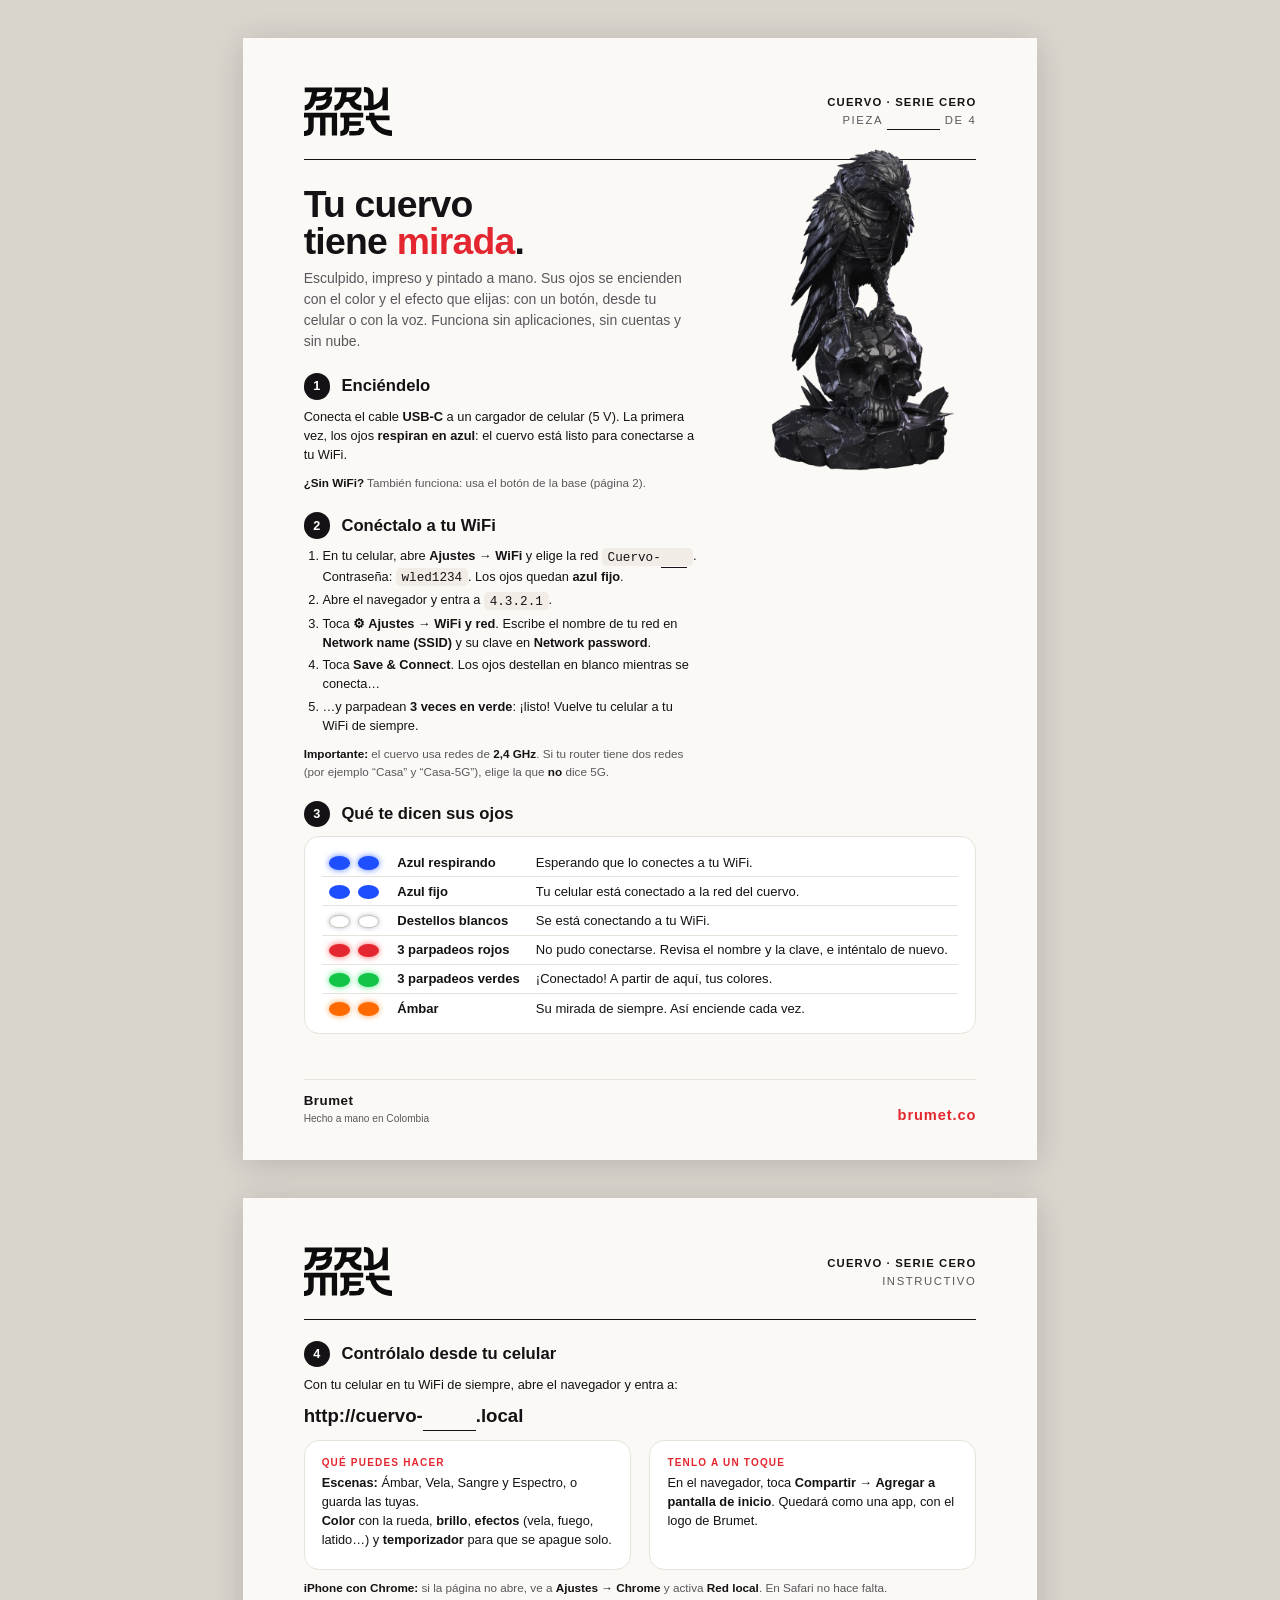
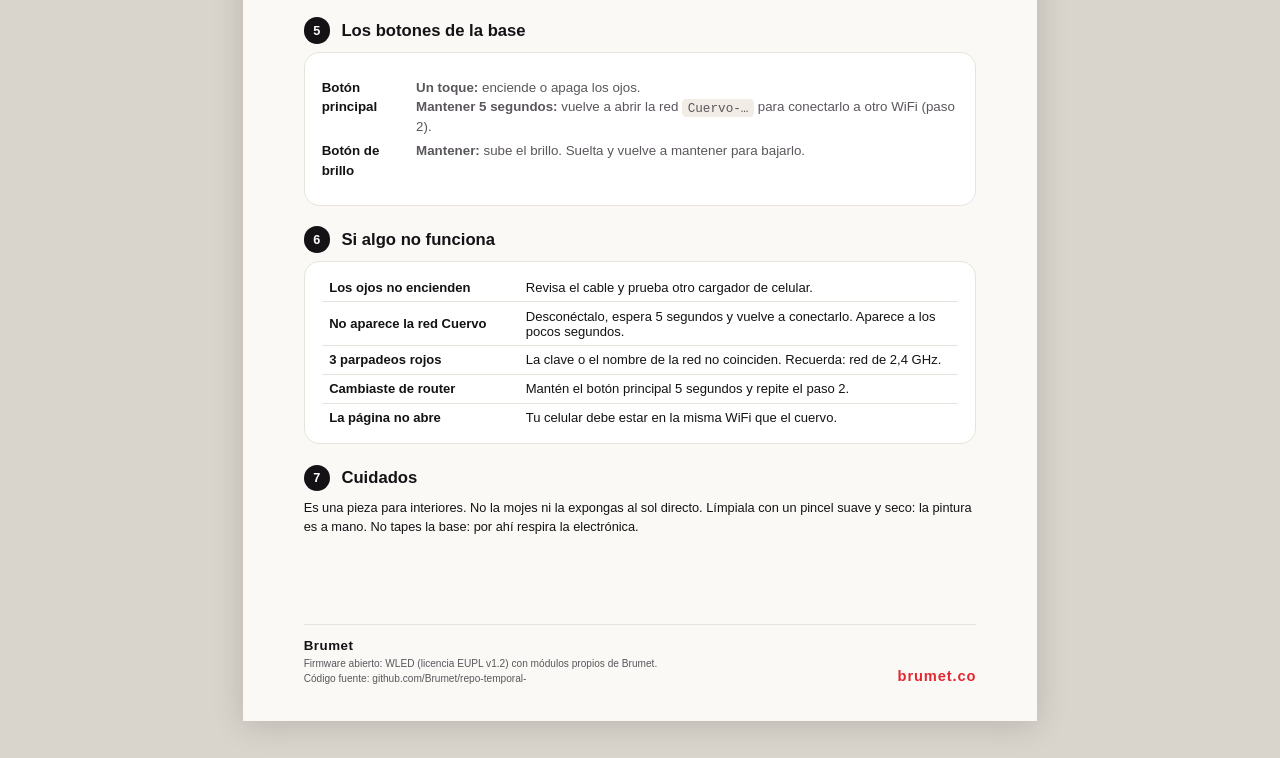
==== docs/instructivo/instructivo.html @ 5428c867 "Firmware propio con avisos en los ojos, pruebas e instructivo - usermods/Cuervo_Estado: los ojos avi" ====
<!doctype html>
<html lang="es">
<head>
<meta charset="utf-8">
<title>Cuervo · Instructivo</title>
<style>
  @page { size: A4; margin: 0; }
  :root { --tx:#141214; --tx2:#5b565c; --line:#e7e2dc; --red:#e3262f; --paper:#fbf9f6; }
  * { box-sizing: border-box; }
  html, body { margin: 0; background: #d9d4cc; color: var(--tx);
    font-family: "Segoe UI Variable", "Segoe UI", -apple-system, "Helvetica Neue", Arial, sans-serif;
    -webkit-print-color-adjust: exact; print-color-adjust: exact; }
  .page { width: 210mm; height: 297mm; margin: 10mm auto; background: var(--paper); position: relative;
    padding: 13mm 16mm 26mm; overflow: hidden; page-break-after: always; box-shadow: 0 4px 30px rgba(0,0,0,.15); }
  @media print { html, body { background: none; } .page { margin: 0; box-shadow: none; } }
  .top { display: flex; justify-content: space-between; align-items: center; padding-bottom: 6mm; border-bottom: 1.2px solid var(--tx); }
  .top img { height: 13mm; }
  .top .serie { text-align: right; font-size: 8.5pt; letter-spacing: .14em; text-transform: uppercase; color: var(--tx2); line-height: 1.6; }
  .top .serie b { color: var(--tx); letter-spacing: .1em; }
  .num { display: inline-block; min-width: 14mm; border-bottom: 1px solid var(--tx); text-align: center; color: var(--tx); }
  h1 { font-size: 28pt; font-weight: 700; letter-spacing: -.02em; margin: 7mm 0 2mm; line-height: 1; }
  h1 span { color: var(--red); }
  .lead { font-size: 10.5pt; line-height: 1.5; color: var(--tx2); max-width: 105mm; margin: 0; }
  .hero { position: absolute; right: 10mm; top: 27mm; width: 72mm; opacity: .96; }
  h2 { font-size: 12.5pt; margin: 0 0 2.2mm; display: flex; align-items: center; gap: 3mm; }
  h2 i { font-style: normal; width: 7mm; height: 7mm; border-radius: 50%; background: var(--tx); color: #fff;
    font-size: 9.5pt; display: grid; place-items: center; flex: none; }
  section { margin-top: 5.5mm; }
  p, li { font-size: 9.6pt; line-height: 1.48; }
  p { margin: 0 0 2mm; }
  ol { margin: 0; padding-left: 5mm; }
  li { margin-bottom: 1mm; }
  li b, p b { font-weight: 650; }
  .box { background: #fff; border: 1px solid var(--line); border-radius: 4mm; padding: 3mm 4.5mm; }
  .note { font-size: 8.8pt; color: var(--tx2); margin-top: 2.5mm; }
  .note b { color: var(--tx); }
  code { font-family: "Cascadia Mono", Consolas, monospace; font-size: 9.5pt; background: #f1ece6; padding: .4mm 1.5mm; border-radius: 1.2mm; }
  .wide { width: 105mm; }
  table.ojos { width: 100%; border-collapse: collapse; }
  table.ojos td { padding: 1.7mm 2mm; border-bottom: 1px solid var(--line); font-size: 9.8pt; vertical-align: middle; }
  table.ojos tr:last-child td { border-bottom: 0; }
  .eye { display: inline-flex; gap: 2.2mm; vertical-align: middle; }
  .eye span { width: 5.5mm; height: 3.6mm; border-radius: 50%; display: inline-block; }
  .b span { background: #1d4fff; box-shadow: 0 0 6px #4d78ff; }
  .bf span { background: #1d4fff; }
  .w span { background: #fff; border: 1px solid #c8c2bb; box-shadow: 0 0 5px #bbb; }
  .r span { background: #e3262f; box-shadow: 0 0 6px #ff5a5a; }
  .g span { background: #12c447; box-shadow: 0 0 6px #4be37a; }
  .a span { background: #ff6a00; box-shadow: 0 0 6px #ff9a4a; }
  .eyecol { width: 18mm; }
  .what { font-weight: 650; }
  .grid2 { display: grid; grid-template-columns: 1fr 1fr; gap: 5mm; }
  .foot { position: absolute; left: 16mm; right: 16mm; bottom: 9mm; display: flex; justify-content: space-between;
    align-items: flex-end; font-size: 7.6pt; color: var(--tx2); border-top: 1px solid var(--line); padding-top: 3mm; line-height: 1.5; }
  .foot b { color: var(--tx); font-size: 10pt; letter-spacing: .04em; }
  .foot .web { color: var(--red); font-weight: 700; font-size: 11pt; letter-spacing: .06em; }
  .tag { display: inline-block; font-size: 7.5pt; letter-spacing: .12em; text-transform: uppercase; color: var(--red); font-weight: 700; margin-bottom: 1.5mm; }
  .btn { display: grid; grid-template-columns: 22mm 1fr; gap: 1.2mm 3mm; font-size: 10pt; line-height: 1.45; }
  .btn dt { font-weight: 650; }
  .btn dd { margin: 0; color: var(--tx2); }
</style>
</head>
<body>

<!-- ——— Página 1 ——— -->
<div class="page">
  <div class="top">
    <img src="brumet-negro.svg" alt="Brumet">
    <div class="serie"><b>Cuervo · Serie Cero</b><br>Pieza <span class="num">&nbsp;</span> de 4</div>
  </div>

  <img class="hero" src="cuervo.png" alt="">

  <h1>Tu cuervo<br>tiene <span>mirada</span>.</h1>
  <p class="lead">Esculpido, impreso y pintado a mano. Sus ojos se encienden con el color y el efecto que elijas:
    con un botón, desde tu celular o con la voz. Funciona sin aplicaciones, sin cuentas y sin nube.</p>

  <section class="wide">
    <h2><i>1</i>Enciéndelo</h2>
    <p>Conecta el cable <b>USB-C</b> a un cargador de celular (5 V). La primera vez, los ojos
      <b>respiran en azul</b>: el cuervo está listo para conectarse a tu WiFi.</p>
    <p class="note"><b>¿Sin WiFi?</b> También funciona: usa el botón de la base (página 2).</p>
  </section>

  <section class="wide">
    <h2><i>2</i>Conéctalo a tu WiFi</h2>
    <ol>
      <li>En tu celular, abre <b>Ajustes → WiFi</b> y elige la red <code>Cuervo-<span class="num" style="min-width:7mm">&nbsp;</span></code>.
        Contraseña: <code>wled1234</code>. Los ojos quedan <b>azul fijo</b>.</li>
      <li>Abre el navegador y entra a <code>4.3.2.1</code>.</li>
      <li>Toca <b>⚙ Ajustes → WiFi y red</b>. Escribe el nombre de tu red en <b>Network name (SSID)</b>
        y su clave en <b>Network password</b>.</li>
      <li>Toca <b>Save &amp; Connect</b>. Los ojos destellan en blanco mientras se conecta…</li>
      <li>…y parpadean <b>3 veces en verde</b>: ¡listo! Vuelve tu celular a tu WiFi de siempre.</li>
    </ol>
    <p class="note"><b>Importante:</b> el cuervo usa redes de <b>2,4 GHz</b>. Si tu router tiene dos redes
      (por ejemplo “Casa” y “Casa-5G”), elige la que <b>no</b> dice 5G.</p>
  </section>

  <section>
    <h2><i>3</i>Qué te dicen sus ojos</h2>
    <div class="box">
      <table class="ojos">
        <tr><td class="eyecol"><span class="eye b"><span></span><span></span></span></td>
            <td class="what">Azul respirando</td><td>Esperando que lo conectes a tu WiFi.</td></tr>
        <tr><td class="eyecol"><span class="eye bf"><span></span><span></span></span></td>
            <td class="what">Azul fijo</td><td>Tu celular está conectado a la red del cuervo.</td></tr>
        <tr><td class="eyecol"><span class="eye w"><span></span><span></span></span></td>
            <td class="what">Destellos blancos</td><td>Se está conectando a tu WiFi.</td></tr>
        <tr><td class="eyecol"><span class="eye r"><span></span><span></span></span></td>
            <td class="what">3 parpadeos rojos</td><td>No pudo conectarse. Revisa el nombre y la clave, e inténtalo de nuevo.</td></tr>
        <tr><td class="eyecol"><span class="eye g"><span></span><span></span></span></td>
            <td class="what">3 parpadeos verdes</td><td>¡Conectado! A partir de aquí, tus colores.</td></tr>
        <tr><td class="eyecol"><span class="eye a"><span></span><span></span></span></td>
            <td class="what">Ámbar</td><td>Su mirada de siempre. Así enciende cada vez.</td></tr>
      </table>
    </div>
  </section>

  <div class="foot">
    <div><b>Brumet</b><br>Hecho a mano en Colombia</div>
    <div class="web">brumet.co</div>
  </div>
</div>

<!-- ——— Página 2 ——— -->
<div class="page">
  <div class="top">
    <img src="brumet-negro.svg" alt="Brumet">
    <div class="serie"><b>Cuervo · Serie Cero</b><br>Instructivo</div>
  </div>

  <section>
    <h2><i>4</i>Contrólalo desde tu celular</h2>
    <p>Con tu celular en tu WiFi de siempre, abre el navegador y entra a:</p>
    <p style="font-size:14pt;font-weight:700;margin:1mm 0 2.5mm">http://cuervo-<span class="num">&nbsp;</span>.local</p>
    <div class="grid2">
      <div class="box">
        <span class="tag">Qué puedes hacer</span>
        <p><b>Escenas:</b> Ámbar, Vela, Sangre y Espectro, o guarda las tuyas.<br>
          <b>Color</b> con la rueda, <b>brillo</b>, <b>efectos</b> (vela, fuego, latido…) y
          <b>temporizador</b> para que se apague solo.</p>
      </div>
      <div class="box">
        <span class="tag">Tenlo a un toque</span>
        <p>En el navegador, toca <b>Compartir → Agregar a pantalla de inicio</b>. Quedará como una app,
          con el logo de Brumet.</p>
      </div>
    </div>
    <p class="note"><b>iPhone con Chrome:</b> si la página no abre, ve a <b>Ajustes → Chrome</b> y activa
      <b>Red local</b>. En Safari no hace falta.</p>
  </section>

  <section>
    <h2><i>5</i>Los botones de la base</h2>
    <div class="box">
      <dl class="btn">
        <dt>Botón principal</dt><dd><b>Un toque:</b> enciende o apaga los ojos.<br>
          <b>Mantener 5 segundos:</b> vuelve a abrir la red <code>Cuervo-…</code> para conectarlo a otro WiFi (paso 2).</dd>
        <dt>Botón de brillo</dt><dd><b>Mantener:</b> sube el brillo. Suelta y vuelve a mantener para bajarlo.</dd>
      </dl>
    </div>
  </section>

  <section>
    <h2><i>6</i>Si algo no funciona</h2>
    <div class="box">
      <table class="ojos">
        <tr><td class="what" style="width:52mm">Los ojos no encienden</td><td>Revisa el cable y prueba otro cargador de celular.</td></tr>
        <tr><td class="what">No aparece la red Cuervo</td><td>Desconéctalo, espera 5 segundos y vuelve a conectarlo. Aparece a los pocos segundos.</td></tr>
        <tr><td class="what">3 parpadeos rojos</td><td>La clave o el nombre de la red no coinciden. Recuerda: red de 2,4 GHz.</td></tr>
        <tr><td class="what">Cambiaste de router</td><td>Mantén el botón principal 5 segundos y repite el paso 2.</td></tr>
        <tr><td class="what">La página no abre</td><td>Tu celular debe estar en la misma WiFi que el cuervo.</td></tr>
      </table>
    </div>
  </section>

  <section>
    <h2><i>7</i>Cuidados</h2>
    <p>Es una pieza para interiores. No la mojes ni la expongas al sol directo. Límpiala con un pincel suave y seco:
      la pintura es a mano. No tapes la base: por ahí respira la electrónica.</p>
  </section>

  <div class="foot">
    <div><b>Brumet</b><br>Firmware abierto: WLED (licencia EUPL v1.2) con módulos propios de Brumet.<br>
      Código fuente: github.com/Brumet/repo-temporal-</div>
    <div class="web">brumet.co</div>
  </div>
</div>

</body>
</html>
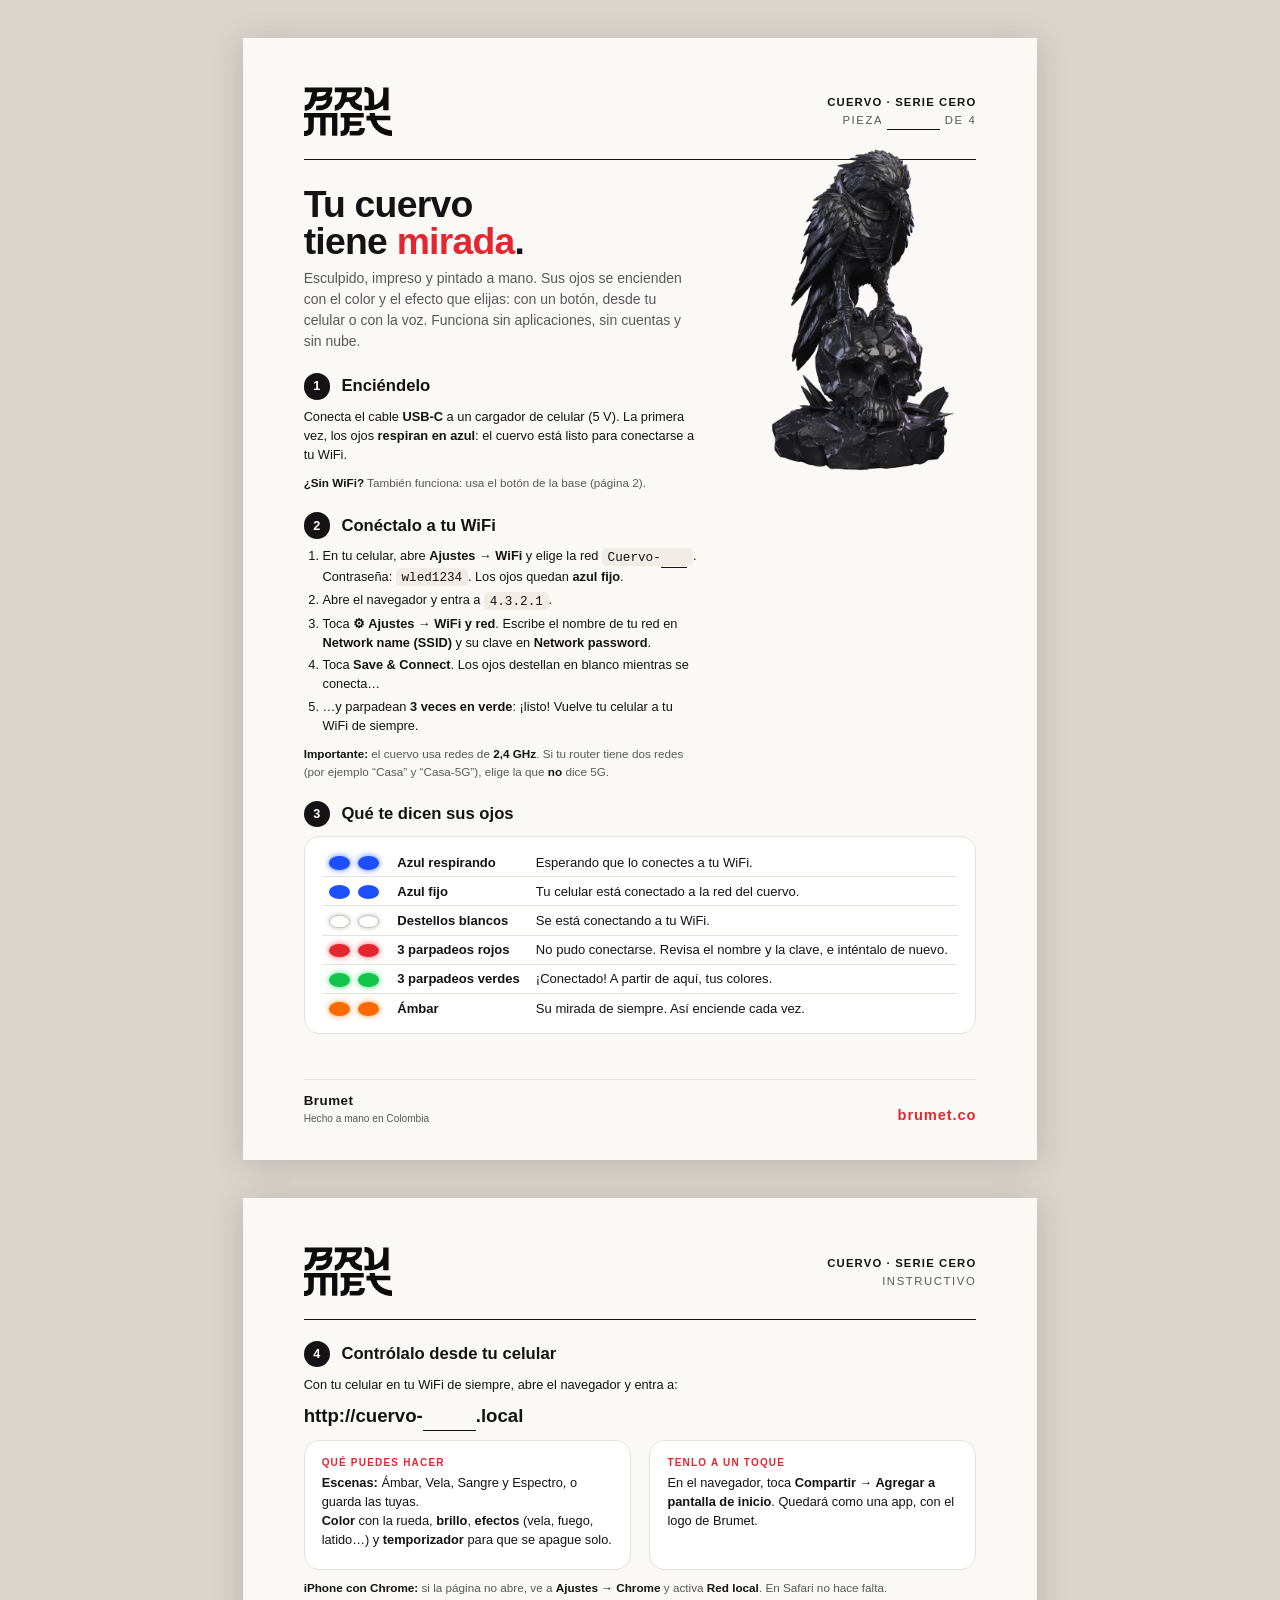
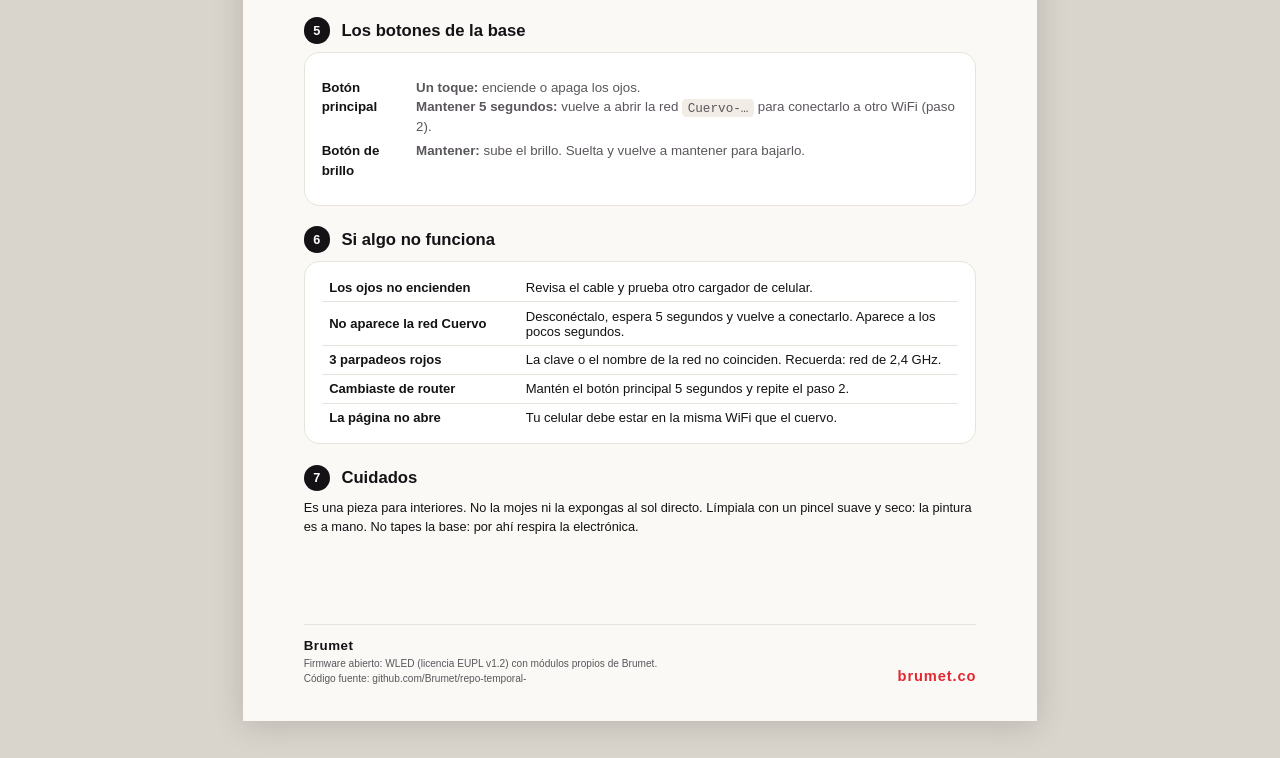
==== commit bfadacbd: "Instructivo: logo y cuervo incrustados para que se vea en cualquier visor Co-Authored-By: Claude Opu" ====
--- a/docs/instructivo/instructivo.html
+++ b/docs/instructivo/instructivo.html
@@ -14,7 +14,7 @@
     padding: 13mm 16mm 26mm; overflow: hidden; page-break-after: always; box-shadow: 0 4px 30px rgba(0,0,0,.15); }
   @media print { html, body { background: none; } .page { margin: 0; box-shadow: none; } }
   .top { display: flex; justify-content: space-between; align-items: center; padding-bottom: 6mm; border-bottom: 1.2px solid var(--tx); }
-  .top img { height: 13mm; }
+  .top .logo { height: 13mm; width: auto; display: block; }
   .top .serie { text-align: right; font-size: 8.5pt; letter-spacing: .14em; text-transform: uppercase; color: var(--tx2); line-height: 1.6; }
   .top .serie b { color: var(--tx); letter-spacing: .1em; }
   .num { display: inline-block; min-width: 14mm; border-bottom: 1px solid var(--tx); text-align: center; color: var(--tx); }
@@ -65,11 +65,13 @@
 <!-- ——— Página 1 ——— -->
 <div class="page">
   <div class="top">
-    <img src="brumet-negro.svg" alt="Brumet">
+    <svg class="logo" role="img" aria-label="Brumet" fill="#0C0C0C" id="Capa_2" xmlns="http://www.w3.org/2000/svg" viewBox="0 0 955.45 528.84">
+
+<g id="Capa_1-2"><path d="M302.12,329.37h-69.18v193.95h-58.33v-193.84h-69.04c0,5.27.04,9.93,0,14.58-.33,34.39.48,68.84-1.3,103.16-2.34,45.28-31,73.98-76.19,79.01-9.02,1-18.07,1.7-28,2.62v-54.04c7.03-1.15,14.18-1.98,21.18-3.54,15.1-3.36,24.73-12.63,25.06-27.9.83-37.62.27-75.27.27-114.3H0v-50.01h359.2v244.63h-57.08v-194.31Z"/><path d="M305.29,5.24c.77,35.15-7.35,66.75-28.01,96.72h28.02c.61,38.55-7.52,72.98-32.09,101.79-37.49,43.95-88.51,48.24-142.36,46.46v-48.93c17.58-1.14,35.08-1.44,52.35-3.57,34.62-4.25,59.7-31.56,60.32-64.4-13.21,4.65-26.1,11.47-39.69,13.45-23.38,3.41-47.18,4.3-70.85,5.15-7.58.28-10.79,2.67-13.28,9.46-10.2,27.82-24.32,53.2-48.14,71.95-18.5,14.56-39.8,20.76-63.88,21.13v-57.99c33.05-2.91,48.6-26.19,57.35-54.03,8.69-27.67,13.82-56.46,20.97-86.72H7.88V5.24h297.41ZM136.42,101.48c46.32,4.89,93.97-6.22,104.79-46.32-31.19,0-62.13-.14-93.07.28-2.3.03-6.14,3.79-6.56,6.28-2.17,12.88-3.46,25.91-5.16,39.76Z"/><path d="M331.04,255.67v-59.37c28.47-2.34,43.42-20.74,53.81-44.35,13.37-30.38,18.06-62.67,21.73-96.4h-75.23V5.33h291.6c6.08,39.97-7.96,112.66-76.44,143.97,14.11,34.15,42.3,44.98,77.21,46.78v58.38c-36.19-.69-69.22-9.33-96.99-33.52-16.31-14.21-28.33-31.53-35.33-51.97-2.2-6.4-5.55-7.34-11.72-8.23-24.6-3.54-39.97,2.69-50.1,28.72-11.54,29.63-35.07,51.09-66.96,60.42-9.68,2.83-19.92,3.72-31.57,5.8ZM466.08,55.76c-2.78,18.69-5.38,36.19-7.98,53.68,53.86,8.45,103.78-17.36,104.75-53.68h-96.77Z"/><path d="M852.22,5.08h58.54v244.88h-58.11v-54.74c-5.08,4.39-8.27,7.14-11.45,9.91-33.97,29.53-74.07,43.37-118.47,45.09-23.68.92-47.43.16-72.02.16v-49.88h45.29c.24-4.19.6-7.66.6-11.12.04-30.36.07-60.72.01-91.08-.06-30.48-9.68-40.77-39.92-42.9-1.79-.13-3.58-.32-6.1-.55V2.42c43.65-12.06,96.67,22.63,102.15,68.79,3.04,25.64,2.18,51.77,2.77,77.68.34,14.59.06,29.2.06,44.98,3.47-.57,6.24-.66,8.77-1.5,50.76-16.89,85.58-63.39,87.72-118.26.88-22.57.15-45.2.15-69.01Z"/><path d="M394.48,528.45v-53.82c5.51-1.11,10.49-1.99,15.42-3.13,12.42-2.87,19.81-10.86,21.58-23.27,1.23-8.64,1.48-17.47,1.53-26.22.17-30.64.07-61.27.07-93.12h-38.52v-49.87h248.49v49.45h-150.98v39.85h124.71v49.98h-125.24c-.06,35.45-1.53,69.78-32.79,92.77-18.79,13.82-40.81,16.48-64.27,17.37Z"/><path d="M955.45,527.8c-97.3.08-199.96-45.32-237.92-168.28h-45.48v-49.97h36.04c-.61-10.91-1.13-20.23-1.7-30.47h57.9c.95,9.27,1.94,18.93,3.05,29.72h161.91v50.01h-147.83c10.54,58.64,81.58,103.74,174.03,111v58Z"/><path d="M491.72,522.21v-48.51c20.25,0,39.89,0,59.53,0,5.49,0,10.98.1,16.46-.06,19.66-.57,26.53-6.6,29.91-26.07.3-1.75.75-3.47,1.18-5.4h55.82c4.92,39.01-23.02,76.63-61.91,79.53-33.04,2.46-66.4.51-100.99.51Z"/></g></svg>
     <div class="serie"><b>Cuervo · Serie Cero</b><br>Pieza <span class="num">&nbsp;</span> de 4</div>
   </div>
 
-  <img class="hero" src="cuervo.png" alt="">
+  <img class="hero" src="[data-uri]" alt="">
 
   <h1>Tu cuervo<br>tiene <span>mirada</span>.</h1>
   <p class="lead">Esculpido, impreso y pintado a mano. Sus ojos se encienden con el color y el efecto que elijas:
@@ -126,7 +128,9 @@
 <!-- ——— Página 2 ——— -->
 <div class="page">
   <div class="top">
-    <img src="brumet-negro.svg" alt="Brumet">
+    <svg class="logo" role="img" aria-label="Brumet" fill="#0C0C0C" id="Capa_2" xmlns="http://www.w3.org/2000/svg" viewBox="0 0 955.45 528.84">
+
+<g id="Capa_1-2"><path d="M302.12,329.37h-69.18v193.95h-58.33v-193.84h-69.04c0,5.27.04,9.93,0,14.58-.33,34.39.48,68.84-1.3,103.16-2.34,45.28-31,73.98-76.19,79.01-9.02,1-18.07,1.7-28,2.62v-54.04c7.03-1.15,14.18-1.98,21.18-3.54,15.1-3.36,24.73-12.63,25.06-27.9.83-37.62.27-75.27.27-114.3H0v-50.01h359.2v244.63h-57.08v-194.31Z"/><path d="M305.29,5.24c.77,35.15-7.35,66.75-28.01,96.72h28.02c.61,38.55-7.52,72.98-32.09,101.79-37.49,43.95-88.51,48.24-142.36,46.46v-48.93c17.58-1.14,35.08-1.44,52.35-3.57,34.62-4.25,59.7-31.56,60.32-64.4-13.21,4.65-26.1,11.47-39.69,13.45-23.38,3.41-47.18,4.3-70.85,5.15-7.58.28-10.79,2.67-13.28,9.46-10.2,27.82-24.32,53.2-48.14,71.95-18.5,14.56-39.8,20.76-63.88,21.13v-57.99c33.05-2.91,48.6-26.19,57.35-54.03,8.69-27.67,13.82-56.46,20.97-86.72H7.88V5.24h297.41ZM136.42,101.48c46.32,4.89,93.97-6.22,104.79-46.32-31.19,0-62.13-.14-93.07.28-2.3.03-6.14,3.79-6.56,6.28-2.17,12.88-3.46,25.91-5.16,39.76Z"/><path d="M331.04,255.67v-59.37c28.47-2.34,43.42-20.74,53.81-44.35,13.37-30.38,18.06-62.67,21.73-96.4h-75.23V5.33h291.6c6.08,39.97-7.96,112.66-76.44,143.97,14.11,34.15,42.3,44.98,77.21,46.78v58.38c-36.19-.69-69.22-9.33-96.99-33.52-16.31-14.21-28.33-31.53-35.33-51.97-2.2-6.4-5.55-7.34-11.72-8.23-24.6-3.54-39.97,2.69-50.1,28.72-11.54,29.63-35.07,51.09-66.96,60.42-9.68,2.83-19.92,3.72-31.57,5.8ZM466.08,55.76c-2.78,18.69-5.38,36.19-7.98,53.68,53.86,8.45,103.78-17.36,104.75-53.68h-96.77Z"/><path d="M852.22,5.08h58.54v244.88h-58.11v-54.74c-5.08,4.39-8.27,7.14-11.45,9.91-33.97,29.53-74.07,43.37-118.47,45.09-23.68.92-47.43.16-72.02.16v-49.88h45.29c.24-4.19.6-7.66.6-11.12.04-30.36.07-60.72.01-91.08-.06-30.48-9.68-40.77-39.92-42.9-1.79-.13-3.58-.32-6.1-.55V2.42c43.65-12.06,96.67,22.63,102.15,68.79,3.04,25.64,2.18,51.77,2.77,77.68.34,14.59.06,29.2.06,44.98,3.47-.57,6.24-.66,8.77-1.5,50.76-16.89,85.58-63.39,87.72-118.26.88-22.57.15-45.2.15-69.01Z"/><path d="M394.48,528.45v-53.82c5.51-1.11,10.49-1.99,15.42-3.13,12.42-2.87,19.81-10.86,21.58-23.27,1.23-8.64,1.48-17.47,1.53-26.22.17-30.64.07-61.27.07-93.12h-38.52v-49.87h248.49v49.45h-150.98v39.85h124.71v49.98h-125.24c-.06,35.45-1.53,69.78-32.79,92.77-18.79,13.82-40.81,16.48-64.27,17.37Z"/><path d="M955.45,527.8c-97.3.08-199.96-45.32-237.92-168.28h-45.48v-49.97h36.04c-.61-10.91-1.13-20.23-1.7-30.47h57.9c.95,9.27,1.94,18.93,3.05,29.72h161.91v50.01h-147.83c10.54,58.64,81.58,103.74,174.03,111v58Z"/><path d="M491.72,522.21v-48.51c20.25,0,39.89,0,59.53,0,5.49,0,10.98.1,16.46-.06,19.66-.57,26.53-6.6,29.91-26.07.3-1.75.75-3.47,1.18-5.4h55.82c4.92,39.01-23.02,76.63-61.91,79.53-33.04,2.46-66.4.51-100.99.51Z"/></g></svg>
     <div class="serie"><b>Cuervo · Serie Cero</b><br>Instructivo</div>
   </div>
 
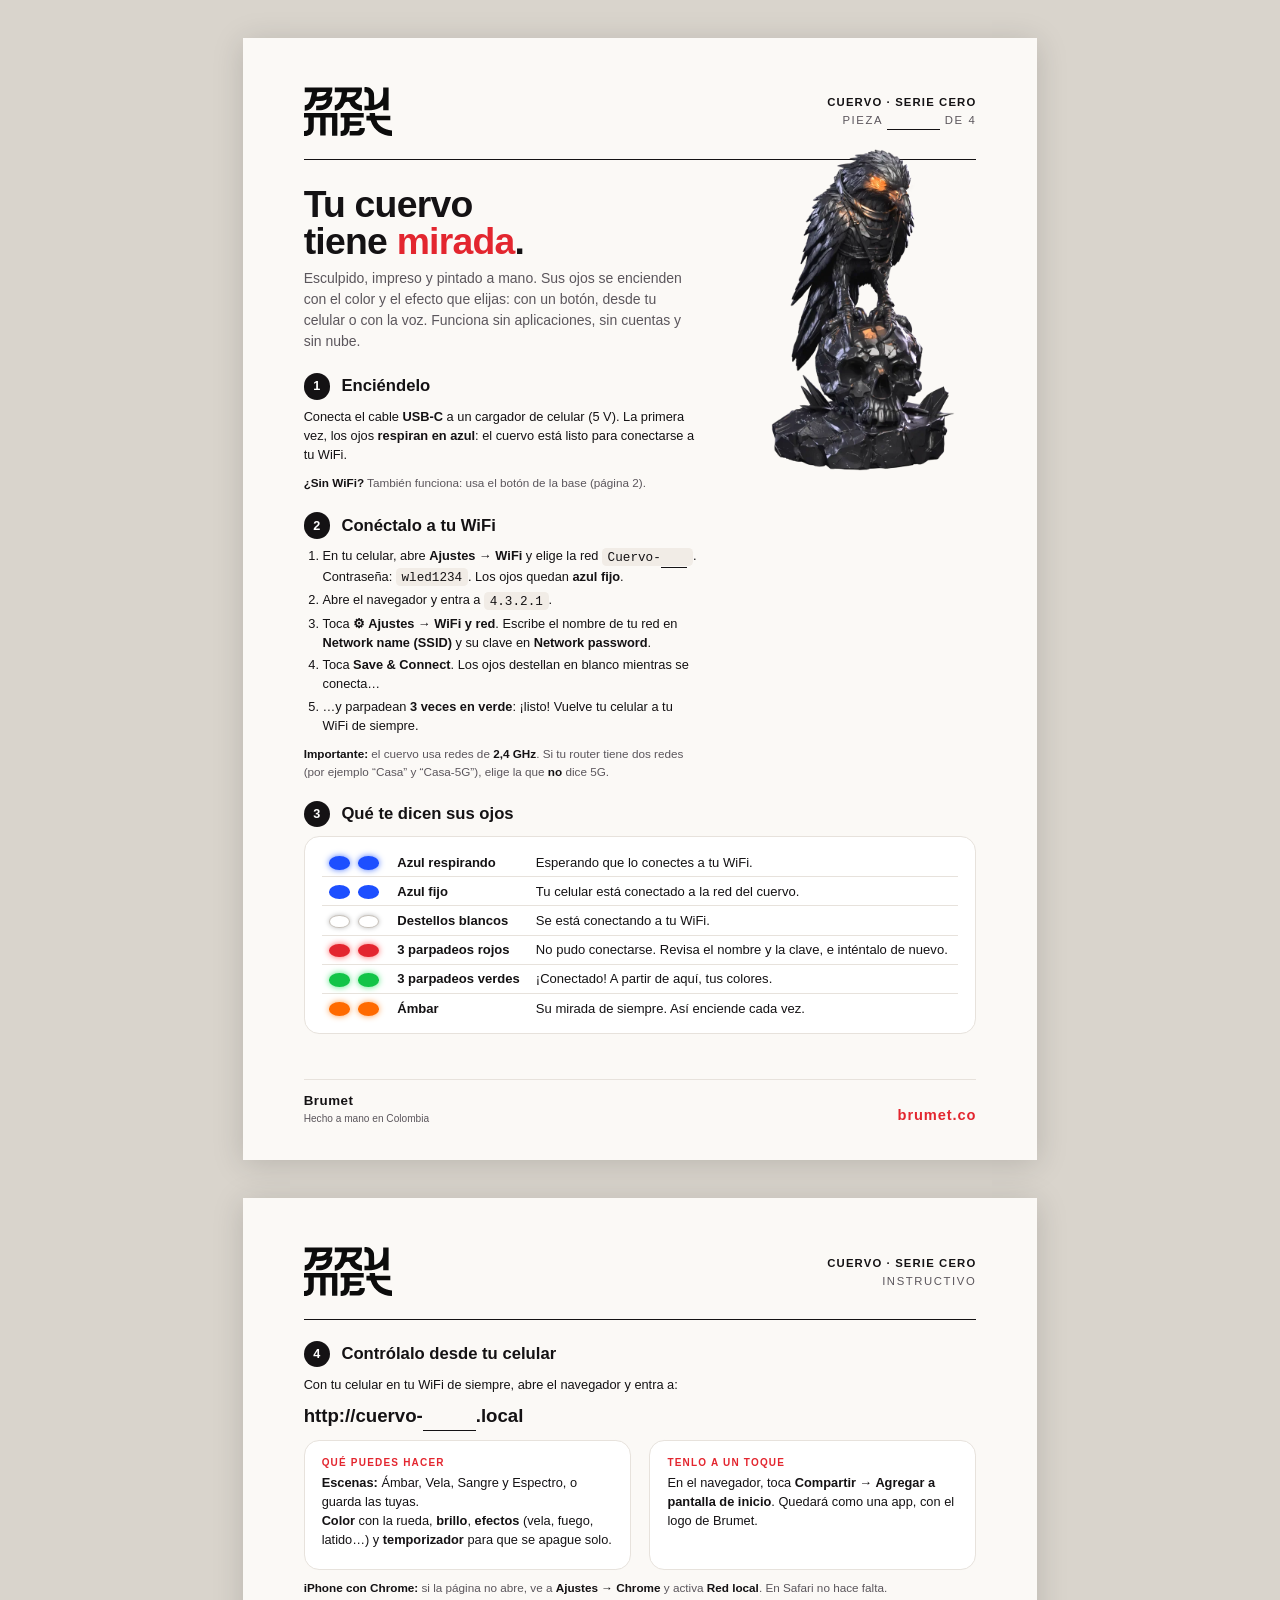
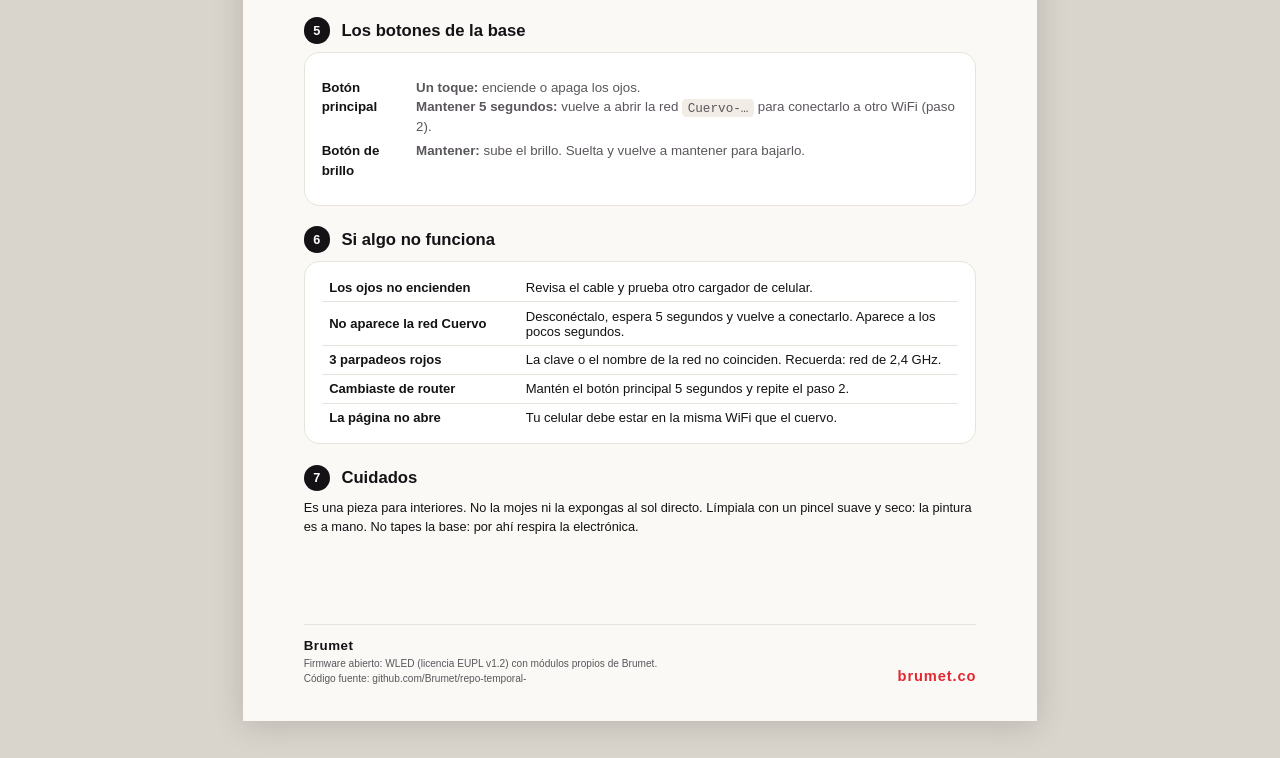
==== commit 5fe07cbc: "Instructivo: cuervo con ojos encendidos y más claro para papel Co-Authored-By: Claude Opus 5.5 <nore" ====
--- a/docs/instructivo/instructivo.html
+++ b/docs/instructivo/instructivo.html
@@ -71,7 +71,7 @@
     <div class="serie"><b>Cuervo · Serie Cero</b><br>Pieza <span class="num">&nbsp;</span> de 4</div>
   </div>
 
-  <img class="hero" src="[data-uri]" alt="">
+  <img class="hero" src="[data-uri]" alt="">
 
   <h1>Tu cuervo<br>tiene <span>mirada</span>.</h1>
   <p class="lead">Esculpido, impreso y pintado a mano. Sus ojos se encienden con el color y el efecto que elijas:
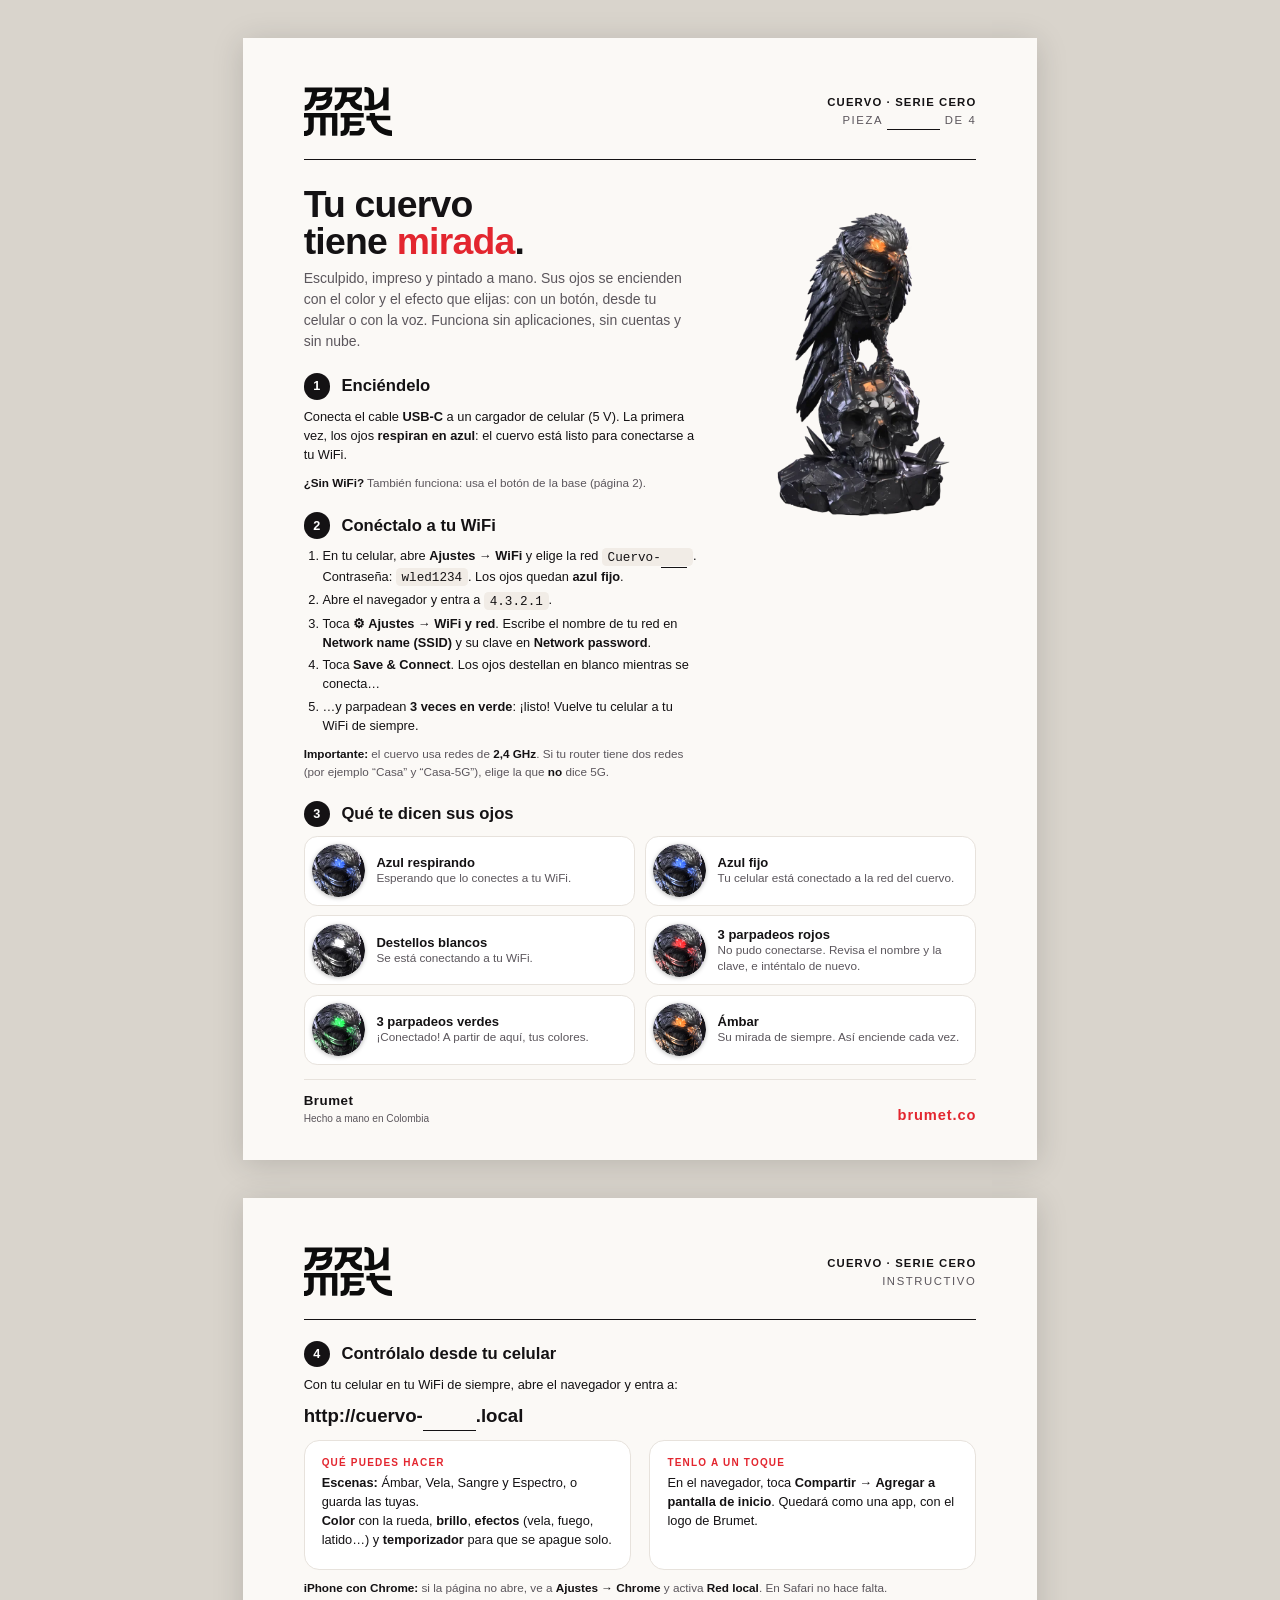
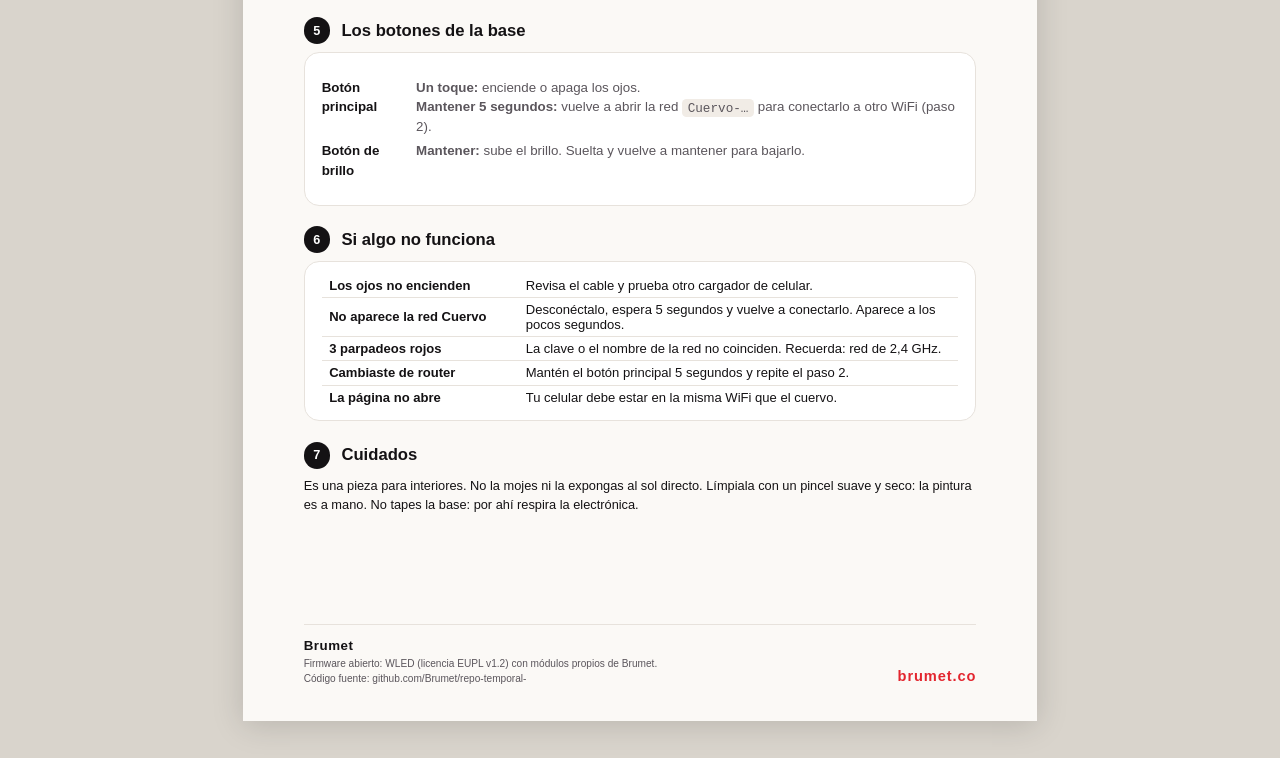
==== commit 517279d1: "Instructivo: cuervo más abajo y estados de los ojos con la cabeza real del cuervo Co-Authored-By: Cl" ====
--- a/docs/instructivo/instructivo.html
+++ b/docs/instructivo/instructivo.html
@@ -21,7 +21,7 @@
   h1 { font-size: 28pt; font-weight: 700; letter-spacing: -.02em; margin: 7mm 0 2mm; line-height: 1; }
   h1 span { color: var(--red); }
   .lead { font-size: 10.5pt; line-height: 1.5; color: var(--tx2); max-width: 105mm; margin: 0; }
-  .hero { position: absolute; right: 10mm; top: 27mm; width: 72mm; opacity: .96; }
+  .hero { position: absolute; right: 12mm; top: 44mm; width: 68mm; opacity: .96; }
   h2 { font-size: 12.5pt; margin: 0 0 2.2mm; display: flex; align-items: center; gap: 3mm; }
   h2 i { font-style: normal; width: 7mm; height: 7mm; border-radius: 50%; background: var(--tx); color: #fff;
     font-size: 9.5pt; display: grid; place-items: center; flex: none; }
@@ -37,7 +37,7 @@
   code { font-family: "Cascadia Mono", Consolas, monospace; font-size: 9.5pt; background: #f1ece6; padding: .4mm 1.5mm; border-radius: 1.2mm; }
   .wide { width: 105mm; }
   table.ojos { width: 100%; border-collapse: collapse; }
-  table.ojos td { padding: 1.7mm 2mm; border-bottom: 1px solid var(--line); font-size: 9.8pt; vertical-align: middle; }
+  table.ojos td { padding: 1.1mm 2mm; border-bottom: 1px solid var(--line); font-size: 9.8pt; vertical-align: middle; }
   table.ojos tr:last-child td { border-bottom: 0; }
   .eye { display: inline-flex; gap: 2.2mm; vertical-align: middle; }
   .eye span { width: 5.5mm; height: 3.6mm; border-radius: 50%; display: inline-block; }
@@ -47,7 +47,12 @@
   .r span { background: #e3262f; box-shadow: 0 0 6px #ff5a5a; }
   .g span { background: #12c447; box-shadow: 0 0 6px #4be37a; }
   .a span { background: #ff6a00; box-shadow: 0 0 6px #ff9a4a; }
-  .eyecol { width: 18mm; }
+  .eyecol { width: 17mm; }
+  .estados { display: grid; grid-template-columns: 1fr 1fr; gap: 2.5mm; }
+  .est { display: flex; align-items: center; gap: 3mm; background: #fff; border: 1px solid var(--line); border-radius: 3.5mm; padding: 2mm 3mm 2mm 2mm; }
+  .est b { display: block; font-size: 9.8pt; }
+  .est span { display: block; font-size: 8.8pt; color: var(--tx2); line-height: 1.35; }
+  img.ojo { width: 14mm; height: 14mm; flex: none; display: block; border-radius: 50%; box-shadow: 0 1px 4px rgba(0,0,0,.25); }
   .what { font-weight: 650; }
   .grid2 { display: grid; grid-template-columns: 1fr 1fr; gap: 5mm; }
   .foot { position: absolute; left: 16mm; right: 16mm; bottom: 9mm; display: flex; justify-content: space-between;
@@ -101,22 +106,7 @@
 
   <section>
     <h2><i>3</i>Qué te dicen sus ojos</h2>
-    <div class="box">
-      <table class="ojos">
-        <tr><td class="eyecol"><span class="eye b"><span></span><span></span></span></td>
-            <td class="what">Azul respirando</td><td>Esperando que lo conectes a tu WiFi.</td></tr>
-        <tr><td class="eyecol"><span class="eye bf"><span></span><span></span></span></td>
-            <td class="what">Azul fijo</td><td>Tu celular está conectado a la red del cuervo.</td></tr>
-        <tr><td class="eyecol"><span class="eye w"><span></span><span></span></span></td>
-            <td class="what">Destellos blancos</td><td>Se está conectando a tu WiFi.</td></tr>
-        <tr><td class="eyecol"><span class="eye r"><span></span><span></span></span></td>
-            <td class="what">3 parpadeos rojos</td><td>No pudo conectarse. Revisa el nombre y la clave, e inténtalo de nuevo.</td></tr>
-        <tr><td class="eyecol"><span class="eye g"><span></span><span></span></span></td>
-            <td class="what">3 parpadeos verdes</td><td>¡Conectado! A partir de aquí, tus colores.</td></tr>
-        <tr><td class="eyecol"><span class="eye a"><span></span><span></span></span></td>
-            <td class="what">Ámbar</td><td>Su mirada de siempre. Así enciende cada vez.</td></tr>
-      </table>
-    </div>
+    <div class="estados"><div class="est"><img class="ojo" src="[data-uri]" alt=""><div><b>Azul respirando</b><span>Esperando que lo conectes a tu WiFi.</span></div></div><div class="est"><img class="ojo" src="[data-uri]" alt=""><div><b>Azul fijo</b><span>Tu celular está conectado a la red del cuervo.</span></div></div><div class="est"><img class="ojo" src="[data-uri]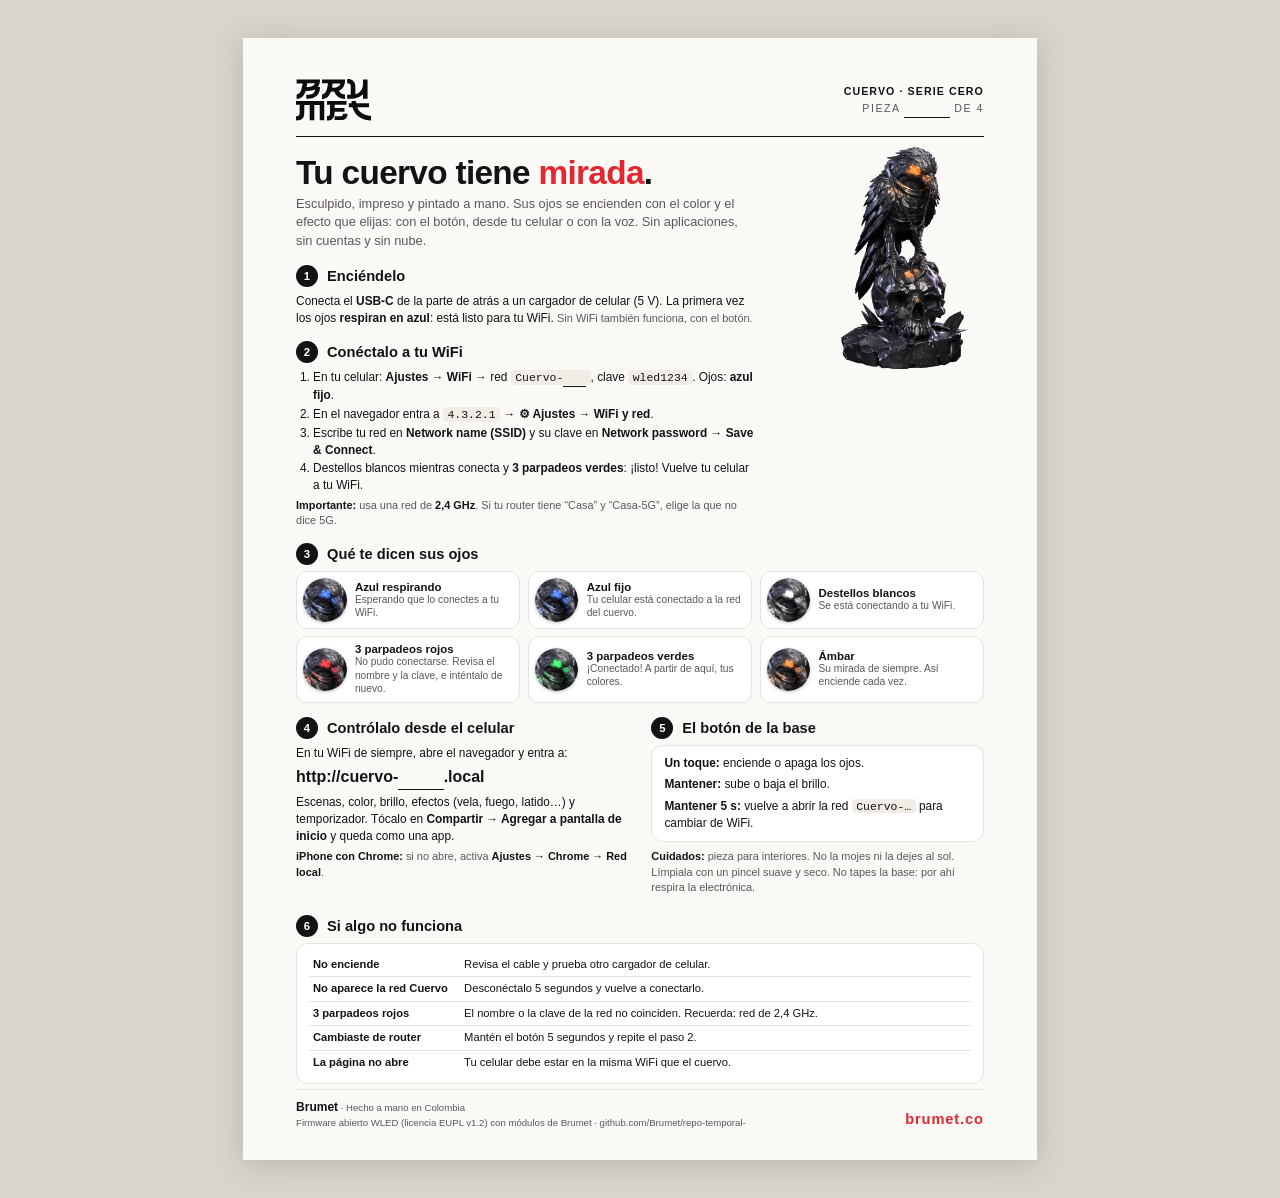
==== commit 99de1ea5: "Instructivo en una sola hoja A4 Co-Authored-By: Claude Opus 5.5 <noreply@anthropic.com>" ====
--- a/docs/instructivo/instructivo.html
+++ b/docs/instructivo/instructivo.html
@@ -11,63 +11,48 @@
     font-family: "Segoe UI Variable", "Segoe UI", -apple-system, "Helvetica Neue", Arial, sans-serif;
     -webkit-print-color-adjust: exact; print-color-adjust: exact; }
   .page { width: 210mm; height: 297mm; margin: 10mm auto; background: var(--paper); position: relative;
-    padding: 13mm 16mm 26mm; overflow: hidden; page-break-after: always; box-shadow: 0 4px 30px rgba(0,0,0,.15); }
+    padding: 11mm 14mm 0; overflow: hidden; box-shadow: 0 4px 30px rgba(0,0,0,.15); }
   @media print { html, body { background: none; } .page { margin: 0; box-shadow: none; } }
-  .top { display: flex; justify-content: space-between; align-items: center; padding-bottom: 6mm; border-bottom: 1.2px solid var(--tx); }
-  .top .logo { height: 13mm; width: auto; display: block; }
-  .top .serie { text-align: right; font-size: 8.5pt; letter-spacing: .14em; text-transform: uppercase; color: var(--tx2); line-height: 1.6; }
-  .top .serie b { color: var(--tx); letter-spacing: .1em; }
-  .num { display: inline-block; min-width: 14mm; border-bottom: 1px solid var(--tx); text-align: center; color: var(--tx); }
-  h1 { font-size: 28pt; font-weight: 700; letter-spacing: -.02em; margin: 7mm 0 2mm; line-height: 1; }
+  .top { display: flex; justify-content: space-between; align-items: center; padding-bottom: 4mm; border-bottom: 1.2px solid var(--tx); }
+  .top .logo { height: 11mm; width: auto; display: block; }
+  .serie { text-align: right; font-size: 8pt; letter-spacing: .14em; text-transform: uppercase; color: var(--tx2); line-height: 1.6; }
+  .serie b { color: var(--tx); letter-spacing: .1em; }
+  .num { display: inline-block; min-width: 12mm; border-bottom: 1px solid var(--tx); }
+  h1 { font-size: 25pt; font-weight: 700; letter-spacing: -.02em; margin: 5mm 0 1.5mm; line-height: 1; }
   h1 span { color: var(--red); }
-  .lead { font-size: 10.5pt; line-height: 1.5; color: var(--tx2); max-width: 105mm; margin: 0; }
-  .hero { position: absolute; right: 12mm; top: 44mm; width: 68mm; opacity: .96; }
-  h2 { font-size: 12.5pt; margin: 0 0 2.2mm; display: flex; align-items: center; gap: 3mm; }
-  h2 i { font-style: normal; width: 7mm; height: 7mm; border-radius: 50%; background: var(--tx); color: #fff;
-    font-size: 9.5pt; display: grid; place-items: center; flex: none; }
-  section { margin-top: 5.5mm; }
-  p, li { font-size: 9.6pt; line-height: 1.48; }
-  p { margin: 0 0 2mm; }
-  ol { margin: 0; padding-left: 5mm; }
-  li { margin-bottom: 1mm; }
-  li b, p b { font-weight: 650; }
-  .box { background: #fff; border: 1px solid var(--line); border-radius: 4mm; padding: 3mm 4.5mm; }
-  .note { font-size: 8.8pt; color: var(--tx2); margin-top: 2.5mm; }
+  .lead { font-size: 9.6pt; line-height: 1.45; color: var(--tx2); max-width: 118mm; margin: 0; }
+  .hero { position: absolute; right: 10mm; top: 27mm; width: 50mm; }
+  h2 { font-size: 11pt; margin: 0 0 1.6mm; display: flex; align-items: center; gap: 2.4mm; }
+  h2 i { font-style: normal; width: 5.8mm; height: 5.8mm; border-radius: 50%; background: var(--tx); color: #fff;
+    font-size: 8.5pt; display: grid; place-items: center; flex: none; }
+  section { margin-top: 3.8mm; }
+  p, li { font-size: 8.9pt; line-height: 1.42; }
+  p { margin: 0 0 1.2mm; }
+  ol { margin: 0; padding-left: 4.5mm; }
+  li { margin-bottom: .5mm; }
+  .wide { width: 122mm; }
+  .note { font-size: 8.2pt; color: var(--tx2); }
   .note b { color: var(--tx); }
-  code { font-family: "Cascadia Mono", Consolas, monospace; font-size: 9.5pt; background: #f1ece6; padding: .4mm 1.5mm; border-radius: 1.2mm; }
-  .wide { width: 105mm; }
-  table.ojos { width: 100%; border-collapse: collapse; }
-  table.ojos td { padding: 1.1mm 2mm; border-bottom: 1px solid var(--line); font-size: 9.8pt; vertical-align: middle; }
-  table.ojos tr:last-child td { border-bottom: 0; }
-  .eye { display: inline-flex; gap: 2.2mm; vertical-align: middle; }
-  .eye span { width: 5.5mm; height: 3.6mm; border-radius: 50%; display: inline-block; }
-  .b span { background: #1d4fff; box-shadow: 0 0 6px #4d78ff; }
-  .bf span { background: #1d4fff; }
-  .w span { background: #fff; border: 1px solid #c8c2bb; box-shadow: 0 0 5px #bbb; }
-  .r span { background: #e3262f; box-shadow: 0 0 6px #ff5a5a; }
-  .g span { background: #12c447; box-shadow: 0 0 6px #4be37a; }
-  .a span { background: #ff6a00; box-shadow: 0 0 6px #ff9a4a; }
-  .eyecol { width: 17mm; }
-  .estados { display: grid; grid-template-columns: 1fr 1fr; gap: 2.5mm; }
-  .est { display: flex; align-items: center; gap: 3mm; background: #fff; border: 1px solid var(--line); border-radius: 3.5mm; padding: 2mm 3mm 2mm 2mm; }
-  .est b { display: block; font-size: 9.8pt; }
-  .est span { display: block; font-size: 8.8pt; color: var(--tx2); line-height: 1.35; }
-  img.ojo { width: 14mm; height: 14mm; flex: none; display: block; border-radius: 50%; box-shadow: 0 1px 4px rgba(0,0,0,.25); }
-  .what { font-weight: 650; }
-  .grid2 { display: grid; grid-template-columns: 1fr 1fr; gap: 5mm; }
-  .foot { position: absolute; left: 16mm; right: 16mm; bottom: 9mm; display: flex; justify-content: space-between;
-    align-items: flex-end; font-size: 7.6pt; color: var(--tx2); border-top: 1px solid var(--line); padding-top: 3mm; line-height: 1.5; }
-  .foot b { color: var(--tx); font-size: 10pt; letter-spacing: .04em; }
+  code { font-family: "Cascadia Mono", Consolas, monospace; font-size: 8.6pt; background: #f1ece6; padding: .2mm 1.2mm; border-radius: 1mm; }
+  .estados { display: grid; grid-template-columns: repeat(3, 1fr); gap: 2mm; }
+  .est { display: flex; align-items: center; gap: 2.2mm; background: #fff; border: 1px solid var(--line); border-radius: 3mm; padding: 1.6mm 2mm 1.6mm 1.6mm; }
+  .est img { width: 11.5mm; height: 11.5mm; border-radius: 50%; flex: none; box-shadow: 0 1px 3px rgba(0,0,0,.25); }
+  .est b { display: block; font-size: 8.6pt; }
+  .est span { display: block; font-size: 7.7pt; color: var(--tx2); line-height: 1.3; }
+  .cols { display: grid; grid-template-columns: 1fr 1fr; gap: 6mm; }
+  .box { background: #fff; border: 1px solid var(--line); border-radius: 3mm; padding: 2.4mm 3.2mm; }
+  .url { font-size: 12pt; font-weight: 700; margin: .5mm 0 1.2mm; }
+  table { width: 100%; border-collapse: collapse; }
+  td { font-size: 8.4pt; padding: 1.1mm 1mm; border-bottom: 1px solid var(--line); vertical-align: top; line-height: 1.35; }
+  tr:last-child td { border-bottom: 0; }
+  td:first-child { font-weight: 650; width: 40mm; }
+  .foot { position: absolute; left: 14mm; right: 14mm; bottom: 8mm; display: flex; justify-content: space-between;
+    align-items: flex-end; font-size: 7.2pt; color: var(--tx2); border-top: 1px solid var(--line); padding-top: 2.4mm; line-height: 1.45; }
+  .foot b { color: var(--tx); font-size: 9pt; }
   .foot .web { color: var(--red); font-weight: 700; font-size: 11pt; letter-spacing: .06em; }
-  .tag { display: inline-block; font-size: 7.5pt; letter-spacing: .12em; text-transform: uppercase; color: var(--red); font-weight: 700; margin-bottom: 1.5mm; }
-  .btn { display: grid; grid-template-columns: 22mm 1fr; gap: 1.2mm 3mm; font-size: 10pt; line-height: 1.45; }
-  .btn dt { font-weight: 650; }
-  .btn dd { margin: 0; color: var(--tx2); }
 </style>
 </head>
 <body>
-
-<!-- ——— Página 1 ——— -->
 <div class="page">
   <div class="top">
     <svg class="logo" role="img" aria-label="Brumet" fill="#0C0C0C" id="Capa_2" xmlns="http://www.w3.org/2000/svg" viewBox="0 0 955.45 528.84">
@@ -78,109 +63,67 @@
 
   <img class="hero" src="[data-uri]" alt="">
 
-  <h1>Tu cuervo<br>tiene <span>mirada</span>.</h1>
+  <h1>Tu cuervo tiene <span>mirada</span>.</h1>
   <p class="lead">Esculpido, impreso y pintado a mano. Sus ojos se encienden con el color y el efecto que elijas:
-    con un botón, desde tu celular o con la voz. Funciona sin aplicaciones, sin cuentas y sin nube.</p>
+    con el botón, desde tu celular o con la voz. Sin aplicaciones, sin cuentas y sin nube.</p>
 
   <section class="wide">
     <h2><i>1</i>Enciéndelo</h2>
-    <p>Conecta el cable <b>USB-C</b> a un cargador de celular (5 V). La primera vez, los ojos
-      <b>respiran en azul</b>: el cuervo está listo para conectarse a tu WiFi.</p>
-    <p class="note"><b>¿Sin WiFi?</b> También funciona: usa el botón de la base (página 2).</p>
+    <p>Conecta el <b>USB-C</b> de la parte de atrás a un cargador de celular (5 V). La primera vez los ojos
+      <b>respiran en azul</b>: está listo para tu WiFi. <span class="note">Sin WiFi también funciona, con el botón.</span></p>
   </section>
 
   <section class="wide">
     <h2><i>2</i>Conéctalo a tu WiFi</h2>
     <ol>
-      <li>En tu celular, abre <b>Ajustes → WiFi</b> y elige la red <code>Cuervo-<span class="num" style="min-width:7mm">&nbsp;</span></code>.
-        Contraseña: <code>wled1234</code>. Los ojos quedan <b>azul fijo</b>.</li>
-      <li>Abre el navegador y entra a <code>4.3.2.1</code>.</li>
-      <li>Toca <b>⚙ Ajustes → WiFi y red</b>. Escribe el nombre de tu red en <b>Network name (SSID)</b>
-        y su clave en <b>Network password</b>.</li>
-      <li>Toca <b>Save &amp; Connect</b>. Los ojos destellan en blanco mientras se conecta…</li>
-      <li>…y parpadean <b>3 veces en verde</b>: ¡listo! Vuelve tu celular a tu WiFi de siempre.</li>
+      <li>En tu celular: <b>Ajustes → WiFi</b> → red <code>Cuervo-<span class="num" style="min-width:6mm">&nbsp;</span></code>, clave <code>wled1234</code>. Ojos: <b>azul fijo</b>.</li>
+      <li>En el navegador entra a <code>4.3.2.1</code> → <b>⚙ Ajustes → WiFi y red</b>.</li>
+      <li>Escribe tu red en <b>Network name (SSID)</b> y su clave en <b>Network password</b> → <b>Save &amp; Connect</b>.</li>
+      <li>Destellos blancos mientras conecta y <b>3 parpadeos verdes</b>: ¡listo! Vuelve tu celular a tu WiFi.</li>
     </ol>
-    <p class="note"><b>Importante:</b> el cuervo usa redes de <b>2,4 GHz</b>. Si tu router tiene dos redes
-      (por ejemplo “Casa” y “Casa-5G”), elige la que <b>no</b> dice 5G.</p>
+    <p class="note" style="margin-top:1mm"><b>Importante:</b> usa una red de <b>2,4 GHz</b>. Si tu router tiene “Casa” y “Casa-5G”, elige la que no dice 5G.</p>
   </section>
 
   <section>
     <h2><i>3</i>Qué te dicen sus ojos</h2>
-    <div class="estados"><div class="est"><img class="ojo" src="[data-uri]" alt=""><div><b>Azul respirando</b><span>Esperando que lo conectes a tu WiFi.</span></div></div><div class="est"><img class="ojo" src="[data-uri]" alt=""><div><b>Azul fijo</b><span>Tu celular está conectado a la red del cuervo.</span></div></div><div class="est"><img class="ojo" src="[data-uri]